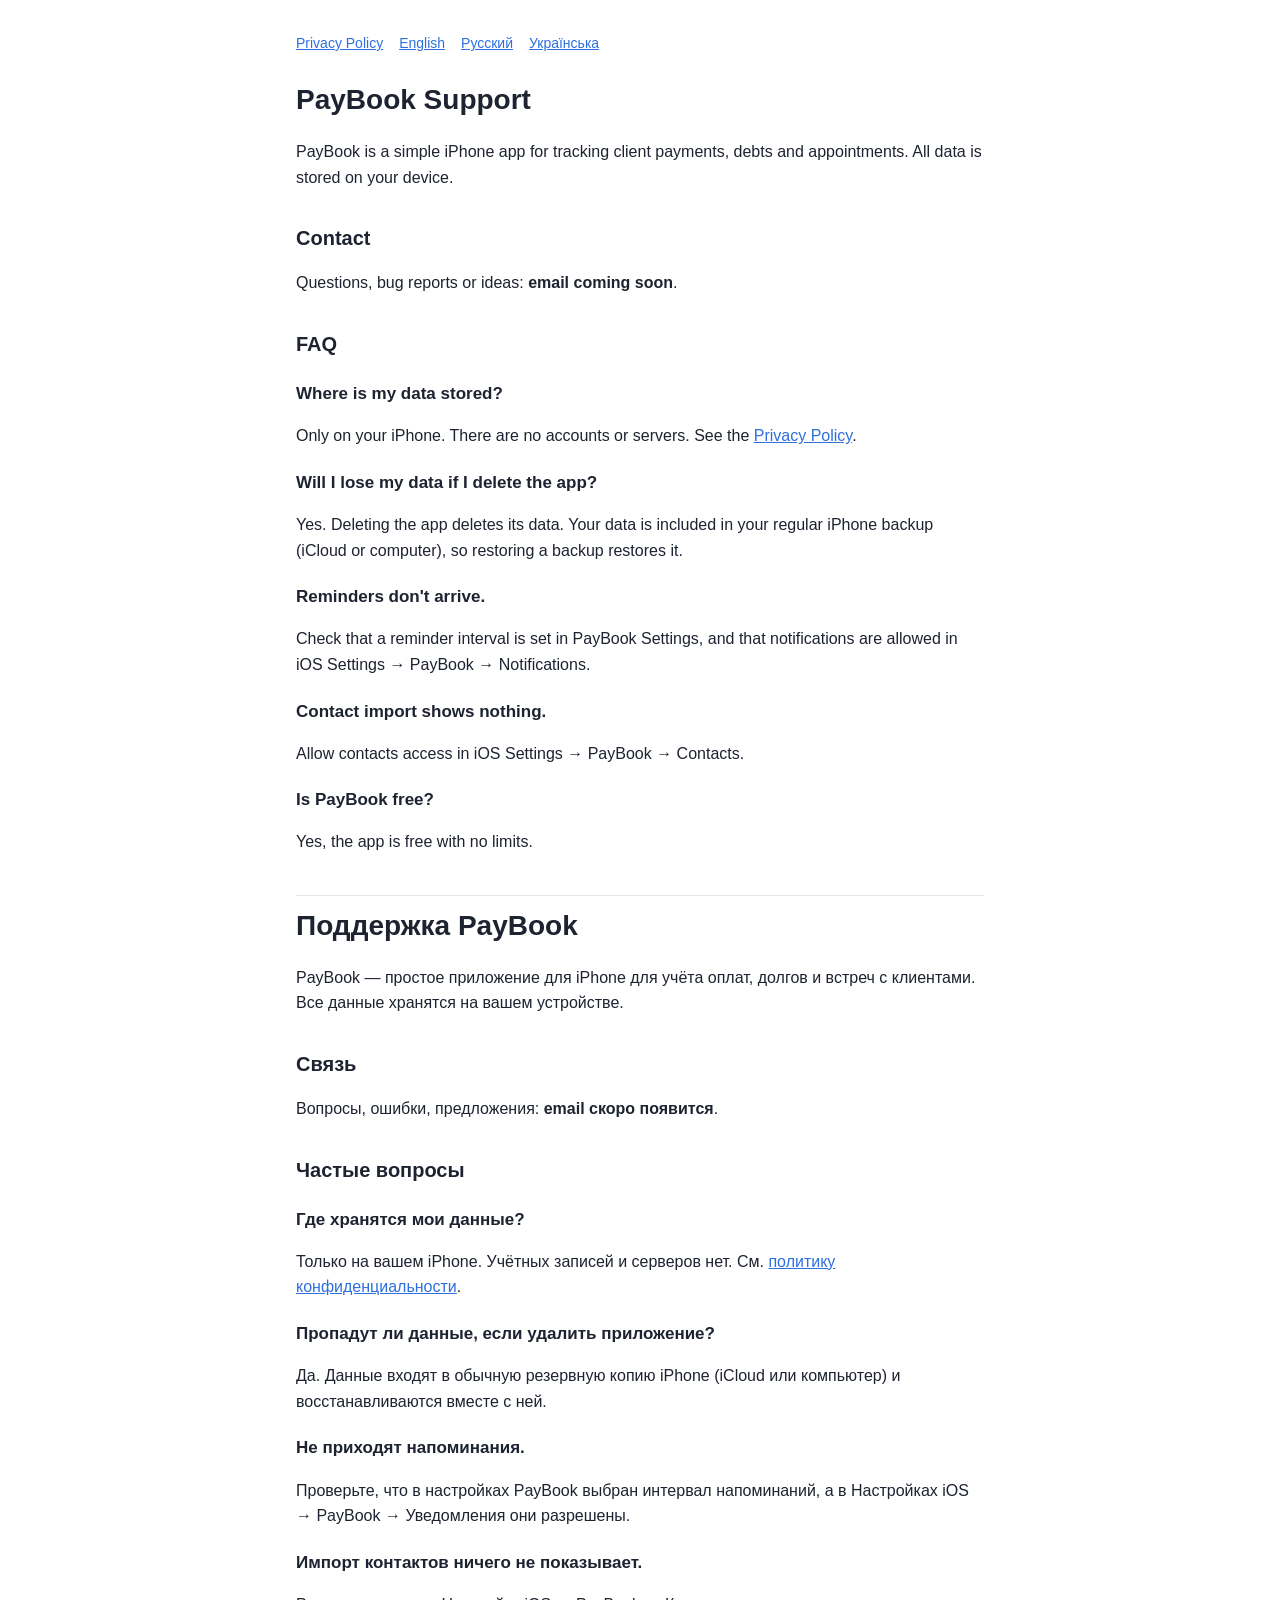
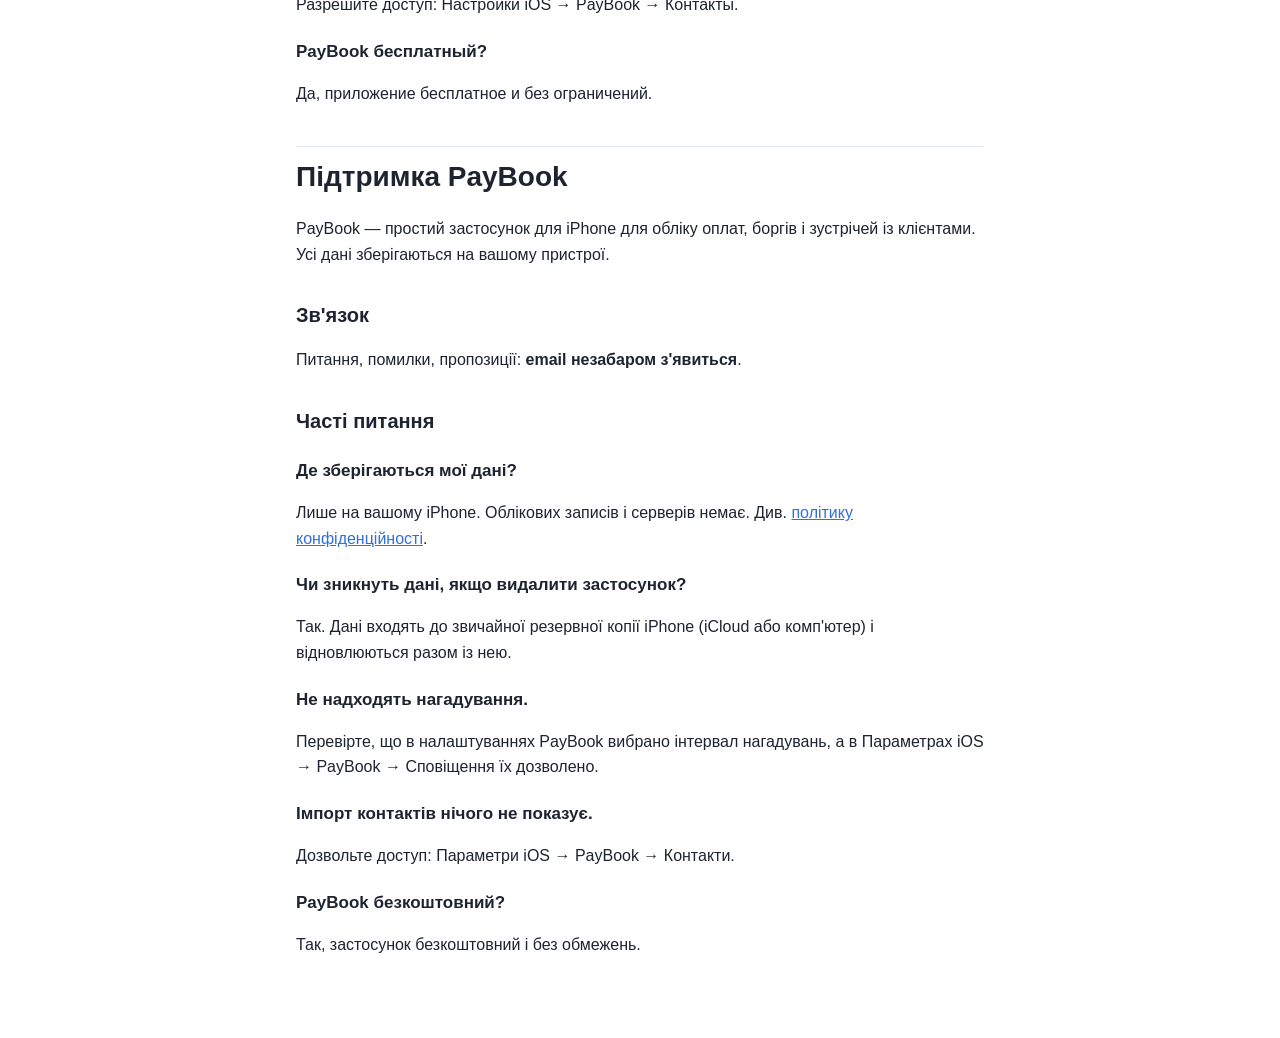
==== index.html @ a1b3da7c "Add PayBook support and privacy policy pages Co-Authored-By: Claude Opus 5.5 <noreply@anthropic.com>" ====
<!doctype html>
<html lang="en">
<head>
  <meta charset="utf-8">
  <meta name="viewport" content="width=device-width, initial-scale=1">
  <title>PayBook Support</title>
  <link rel="stylesheet" href="style.css">
</head>
<body>
<main>
  <nav><a href="privacy/">Privacy Policy</a><a href="#en">English</a><a href="#ru">Русский</a><a href="#uk">Українська</a></nav>

  <section id="en">
    <h1>PayBook Support</h1>
    <p>PayBook is a simple iPhone app for tracking client payments, debts and appointments. All data is stored on your device.</p>

    <h2>Contact</h2>
    <p>Questions, bug reports or ideas: <strong>email coming soon</strong>.</p>

    <h2>FAQ</h2>
    <h3>Where is my data stored?</h3>
    <p>Only on your iPhone. There are no accounts or servers. See the <a href="privacy/">Privacy Policy</a>.</p>
    <h3>Will I lose my data if I delete the app?</h3>
    <p>Yes. Deleting the app deletes its data. Your data is included in your regular iPhone backup (iCloud or computer), so restoring a backup restores it.</p>
    <h3>Reminders don't arrive.</h3>
    <p>Check that a reminder interval is set in PayBook Settings, and that notifications are allowed in iOS Settings &rarr; PayBook &rarr; Notifications.</p>
    <h3>Contact import shows nothing.</h3>
    <p>Allow contacts access in iOS Settings &rarr; PayBook &rarr; Contacts.</p>
    <h3>Is PayBook free?</h3>
    <p>Yes, the app is free with no limits.</p>
  </section>

  <section id="ru" class="lang" lang="ru">
    <h1>Поддержка PayBook</h1>
    <p>PayBook — простое приложение для iPhone для учёта оплат, долгов и встреч с клиентами. Все данные хранятся на вашем устройстве.</p>

    <h2>Связь</h2>
    <p>Вопросы, ошибки, предложения: <strong>email скоро появится</strong>.</p>

    <h2>Частые вопросы</h2>
    <h3>Где хранятся мои данные?</h3>
    <p>Только на вашем iPhone. Учётных записей и серверов нет. См. <a href="privacy/#ru">политику конфиденциальности</a>.</p>
    <h3>Пропадут ли данные, если удалить приложение?</h3>
    <p>Да. Данные входят в обычную резервную копию iPhone (iCloud или компьютер) и восстанавливаются вместе с ней.</p>
    <h3>Не приходят напоминания.</h3>
    <p>Проверьте, что в настройках PayBook выбран интервал напоминаний, а в Настройках iOS &rarr; PayBook &rarr; Уведомления они разрешены.</p>
    <h3>Импорт контактов ничего не показывает.</h3>
    <p>Разрешите доступ: Настройки iOS &rarr; PayBook &rarr; Контакты.</p>
    <h3>PayBook бесплатный?</h3>
    <p>Да, приложение бесплатное и без ограничений.</p>
  </section>

  <section id="uk" class="lang" lang="uk">
    <h1>Підтримка PayBook</h1>
    <p>PayBook — простий застосунок для iPhone для обліку оплат, боргів і зустрічей із клієнтами. Усі дані зберігаються на вашому пристрої.</p>

    <h2>Зв'язок</h2>
    <p>Питання, помилки, пропозиції: <strong>email незабаром з'явиться</strong>.</p>

    <h2>Часті питання</h2>
    <h3>Де зберігаються мої дані?</h3>
    <p>Лише на вашому iPhone. Облікових записів і серверів немає. Див. <a href="privacy/#uk">політику конфіденційності</a>.</p>
    <h3>Чи зникнуть дані, якщо видалити застосунок?</h3>
    <p>Так. Дані входять до звичайної резервної копії iPhone (iCloud або комп'ютер) і відновлюються разом із нею.</p>
    <h3>Не надходять нагадування.</h3>
    <p>Перевірте, що в налаштуваннях PayBook вибрано інтервал нагадувань, а в Параметрах iOS &rarr; PayBook &rarr; Сповіщення їх дозволено.</p>
    <h3>Імпорт контактів нічого не показує.</h3>
    <p>Дозвольте доступ: Параметри iOS &rarr; PayBook &rarr; Контакти.</p>
    <h3>PayBook безкоштовний?</h3>
    <p>Так, застосунок безкоштовний і без обмежень.</p>
  </section>
</main>
</body>
</html>
---- style.css ----
:root { --bg: #ffffff; --fg: #1d2330; --muted: #5b6475; --accent: #2f6fde; --line: #e3e7ee; }
@media (prefers-color-scheme: dark) {
  :root { --bg: #11151c; --fg: #e8ebf1; --muted: #9aa3b2; --accent: #7aa7ff; --line: #262c37; }
}
* { box-sizing: border-box; }
body { margin: 0; background: var(--bg); color: var(--fg);
  font: 16px/1.6 -apple-system, BlinkMacSystemFont, "Segoe UI", Roboto, sans-serif; }
main { max-width: 720px; margin: 0 auto; padding: 32px 16px 64px; }
h1 { font-size: 28px; margin: 0 0 4px; }
h2 { font-size: 20px; margin: 32px 0 8px; }
h3 { font-size: 17px; margin: 20px 0 4px; }
p, li { color: var(--fg); }
.muted { color: var(--muted); font-size: 14px; }
a { color: var(--accent); }
nav { display: flex; gap: 16px; margin-bottom: 24px; font-size: 14px; }
.lang { border-top: 1px solid var(--line); margin-top: 40px; padding-top: 8px; }
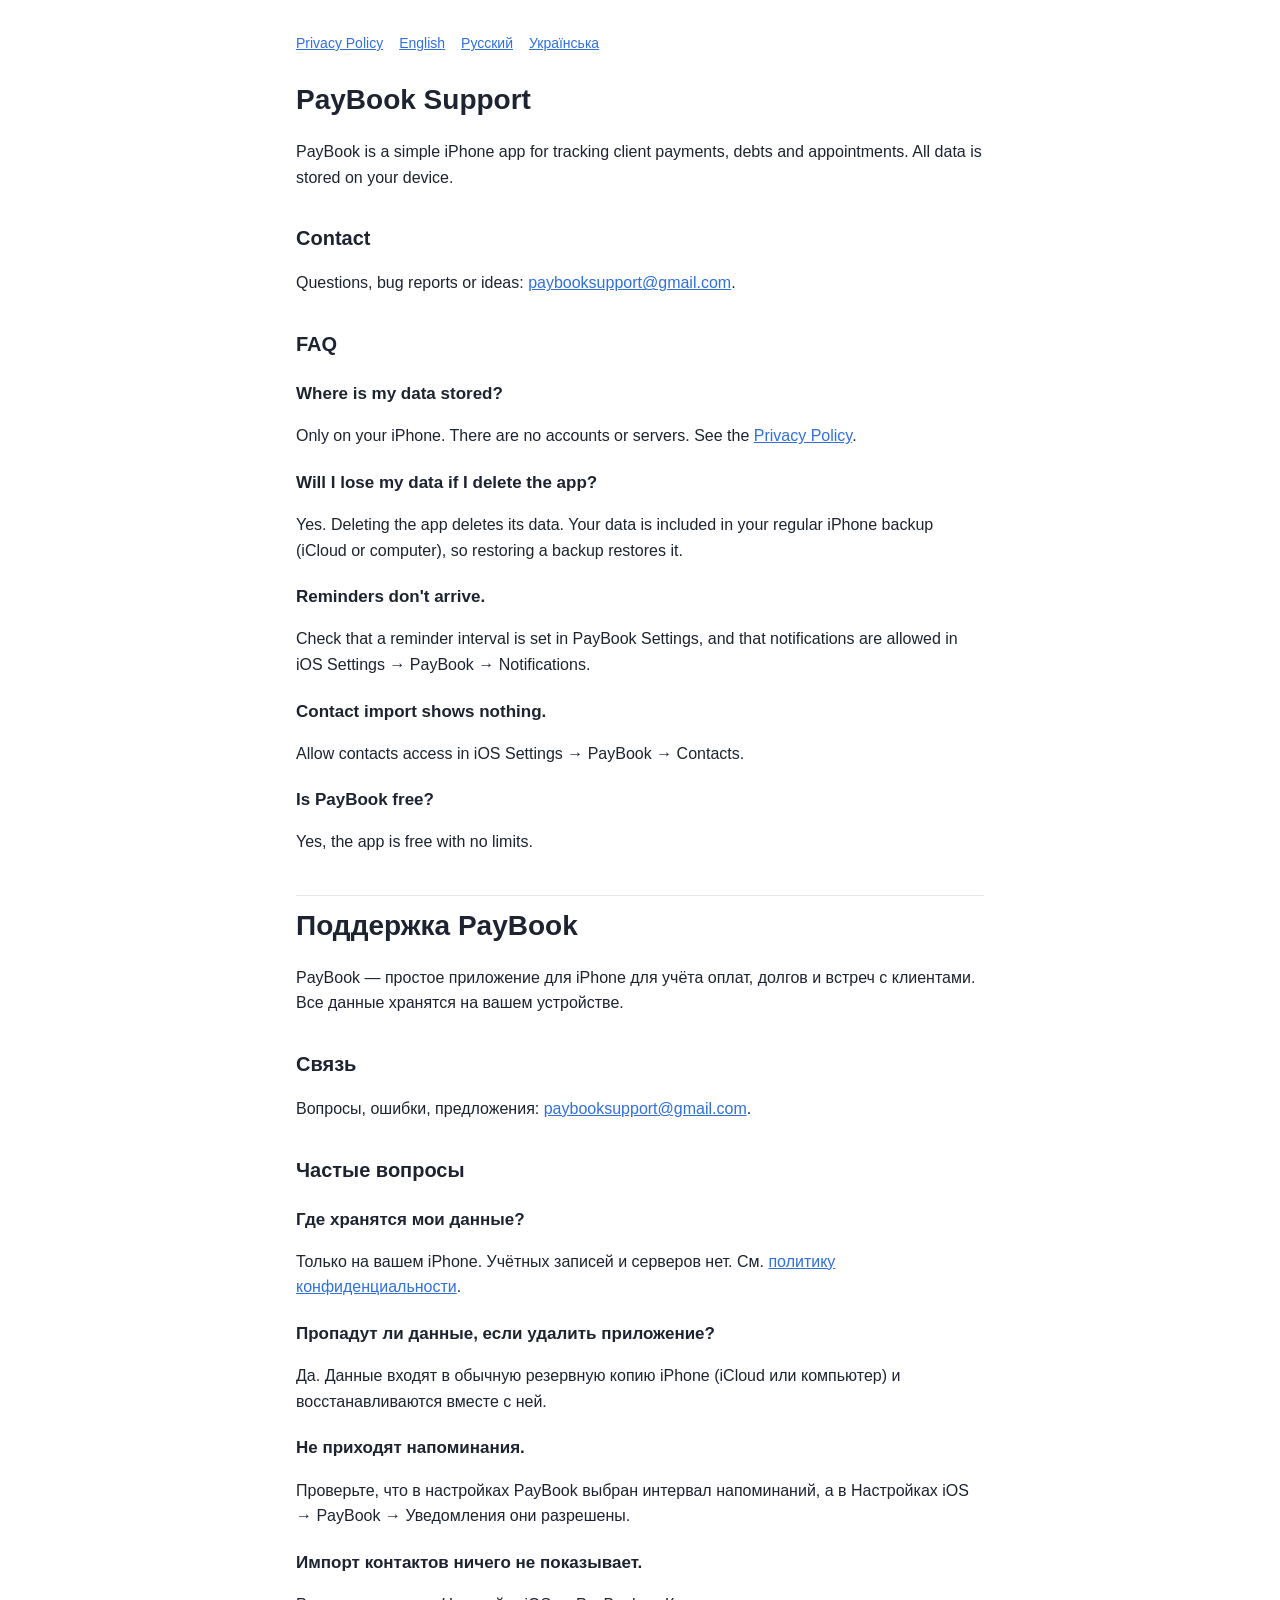
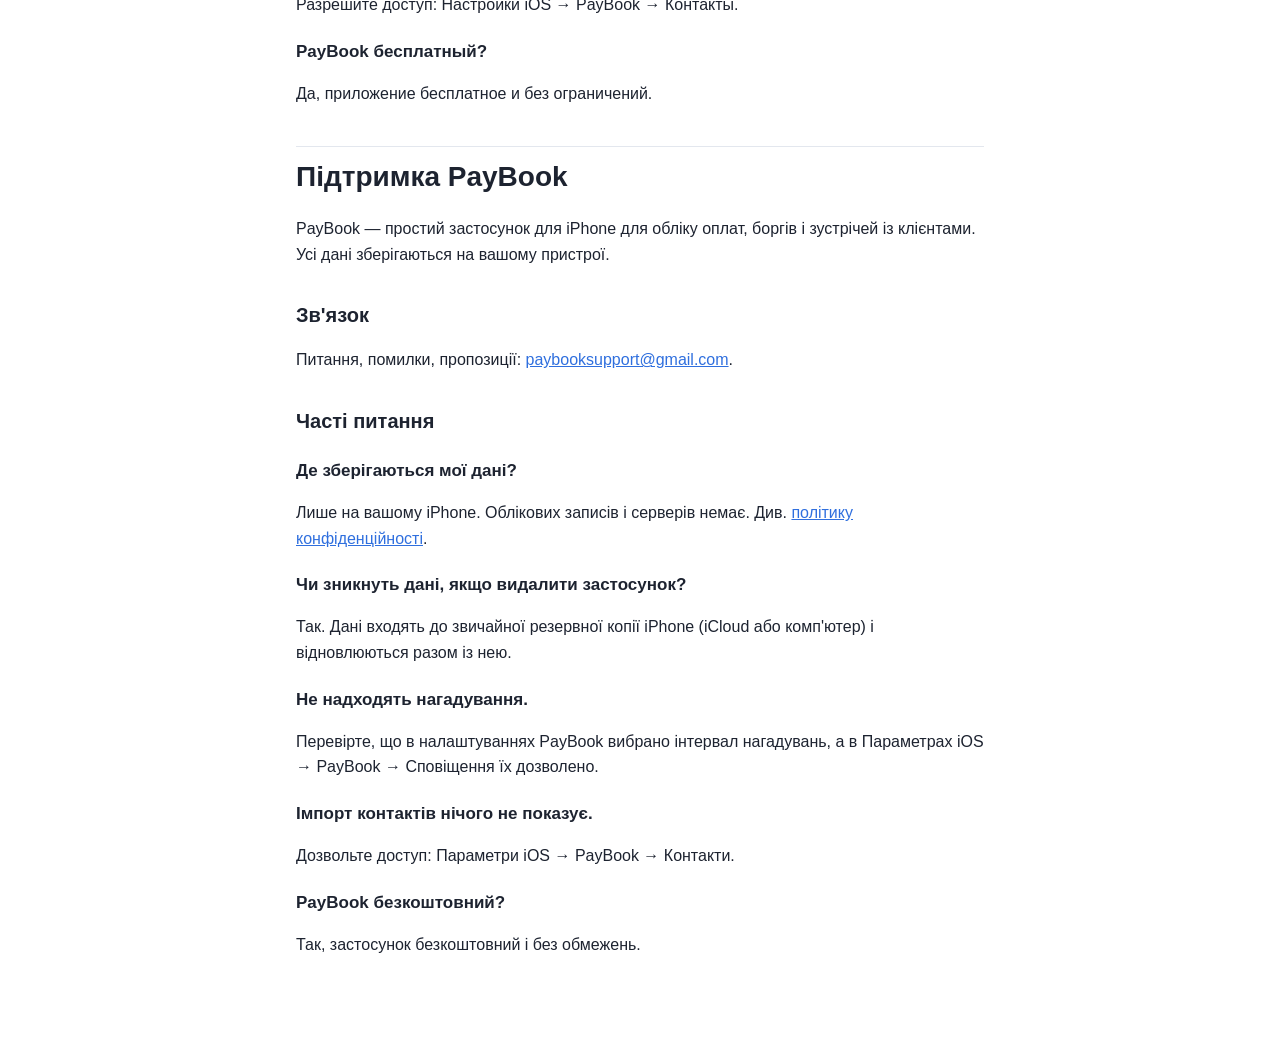
==== commit 6e80cc07: "Add support email Co-Authored-By: Claude Opus 5.5 <noreply@anthropic.com>" ====
--- a/index.html
+++ b/index.html
@@ -15,7 +15,7 @@
     <p>PayBook is a simple iPhone app for tracking client payments, debts and appointments. All data is stored on your device.</p>
 
     <h2>Contact</h2>
-    <p>Questions, bug reports or ideas: <strong>email coming soon</strong>.</p>
+    <p>Questions, bug reports or ideas: <a href="mailto:paybooksupport@gmail.com">paybooksupport@gmail.com</a>.</p>
 
     <h2>FAQ</h2>
     <h3>Where is my data stored?</h3>
@@ -35,7 +35,7 @@
     <p>PayBook — простое приложение для iPhone для учёта оплат, долгов и встреч с клиентами. Все данные хранятся на вашем устройстве.</p>
 
     <h2>Связь</h2>
-    <p>Вопросы, ошибки, предложения: <strong>email скоро появится</strong>.</p>
+    <p>Вопросы, ошибки, предложения: <a href="mailto:paybooksupport@gmail.com">paybooksupport@gmail.com</a>.</p>
 
     <h2>Частые вопросы</h2>
     <h3>Где хранятся мои данные?</h3>
@@ -55,7 +55,7 @@
     <p>PayBook — простий застосунок для iPhone для обліку оплат, боргів і зустрічей із клієнтами. Усі дані зберігаються на вашому пристрої.</p>
 
     <h2>Зв'язок</h2>
-    <p>Питання, помилки, пропозиції: <strong>email незабаром з'явиться</strong>.</p>
+    <p>Питання, помилки, пропозиції: <a href="mailto:paybooksupport@gmail.com">paybooksupport@gmail.com</a>.</p>
 
     <h2>Часті питання</h2>
     <h3>Де зберігаються мої дані?</h3>
